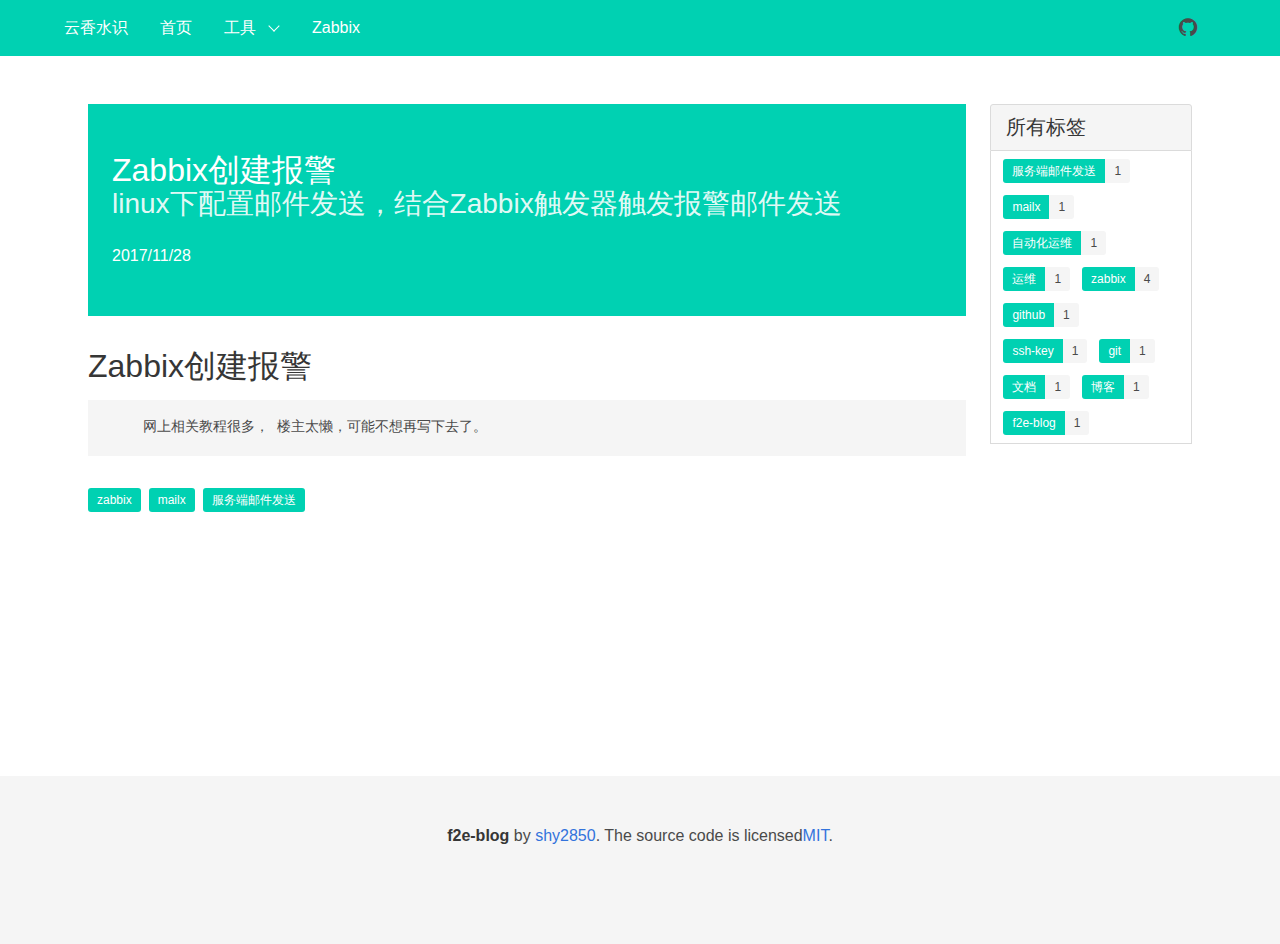
==== zabbix/create-alert/index.html @ 2b4730a5 "update" ====
<!DOCTYPE html>
<html lang="en">
<head>
    <meta charset="UTF-8">
    <meta name="viewport" content="width=device-width, initial-scale=1.0">
    <meta http-equiv="X-UA-Compatible" content="ie=edge">
    <meta name="keywords" content="zabbix,mailx,服务端邮件发送">
    <meta name="description" content="linux下配置邮件发送，结合Zabbix触发器触发报警邮件发送">
    <link rel="stylesheet" href="/static/all.css">
    <title>Zabbix创建报警</title>
</head>
<body>
    <div><div class="navbar is-primary"><div class="container"><div class="navbar-brand"><a class="navbar-item" href="/#/">云香水识</a><div class="navbar-burger burger" data-target="navbar-toggle-menu"><span></span><span></span><span></span></div></div><div id="navbar-toggle-menu" class="navbar-menu"><div class="navbar-start"><a class="navbar-item" href="/#/">首页</a><div class="navbar-item has-dropdown is-hoverable"><a class="navbar-link" href="/#undefined">工具</a><div class="navbar-dropdown"><a class="navbar-item" href="/#/utils/git/">git</a><a class="navbar-item" href="/#/utils/f2e-blog/">f2e-blog</a></div></div><a class="navbar-item" href="/#/zabbix/">Zabbix</a></div><div class="navbar-end"><div class="navbar-item"><div class="field is-grouped"><a class="navbar-item is-hidden-desktop-only" href="https://github.com/shy2850" target="_blank"><span class="icon" style="" title="github"><i class="fa fa-lg fa-github"></i></span></a></div></div></div></div></div></div><div class="section container" style="min-height:80vh"><div class="columns"><div class="column is-four-fifths"><div class="content"><section class="hero is-primary"><div class="hero-body"><h1 class="title">Zabbix创建报警</h1><h2 class="subtitle">linux下配置邮件发送，结合Zabbix触发器触发报警邮件发送</h2><p>2017/11/28</p></div></section><h1 id="zabbix-">Zabbix创建报警</h1>
<pre><code>    网上相关教程很多， 楼主太懒，可能不想再写下去了。
</code></pre><div class=" tags"><a href="/#@zabbix" class="tag is-primary">zabbix</a><a href="/#@mailx" class="tag is-primary">mailx</a><a href="/#@服务端邮件发送" class="tag is-primary">服务端邮件发送</a></div></div></div><div class="column panel"><p class="panel-heading">所有标签</p><div class="panel-block"><div class="field is-grouped is-grouped-multiline"><div class=" control"><a href="/#@服务端邮件发送" class="tags has-addons"><span class="tag is-primary">服务端邮件发送</span><span class="tag">1</span></a></div><div class=" control"><a href="/#@mailx" class="tags has-addons"><span class="tag is-primary">mailx</span><span class="tag">1</span></a></div><div class=" control"><a href="/#@自动化运维" class="tags has-addons"><span class="tag is-primary">自动化运维</span><span class="tag">1</span></a></div><div class=" control"><a href="/#@运维" class="tags has-addons"><span class="tag is-primary">运维</span><span class="tag">1</span></a></div><div class=" control"><a href="/#@zabbix" class="tags has-addons"><span class="tag is-primary">zabbix</span><span class="tag">4</span></a></div><div class=" control"><a href="/#@github" class="tags has-addons"><span class="tag is-primary">github</span><span class="tag">1</span></a></div><div class=" control"><a href="/#@ssh-key" class="tags has-addons"><span class="tag is-primary">ssh-key</span><span class="tag">1</span></a></div><div class=" control"><a href="/#@git" class="tags has-addons"><span class="tag is-primary">git</span><span class="tag">1</span></a></div><div class=" control"><a href="/#@文档" class="tags has-addons"><span class="tag is-primary">文档</span><span class="tag">1</span></a></div><div class=" control"><a href="/#@博客" class="tags has-addons"><span class="tag is-primary">博客</span><span class="tag">1</span></a></div><div class=" control"><a href="/#@f2e-blog" class="tags has-addons"><span class="tag is-primary">f2e-blog</span><span class="tag">1</span></a></div></div></div></div></div></div><footer class="footer"><div class="container"><div class="content has-text-centered"><p><strong>f2e-blog</strong> by <a href="https://github.com/shy2850">shy2850</a>. The source code is licensed<a href="http://opensource.org/licenses/mit-license.php">MIT</a>.</p></div></div></footer></div>
<script src="/static/main.js"></script>
</body>
</html>
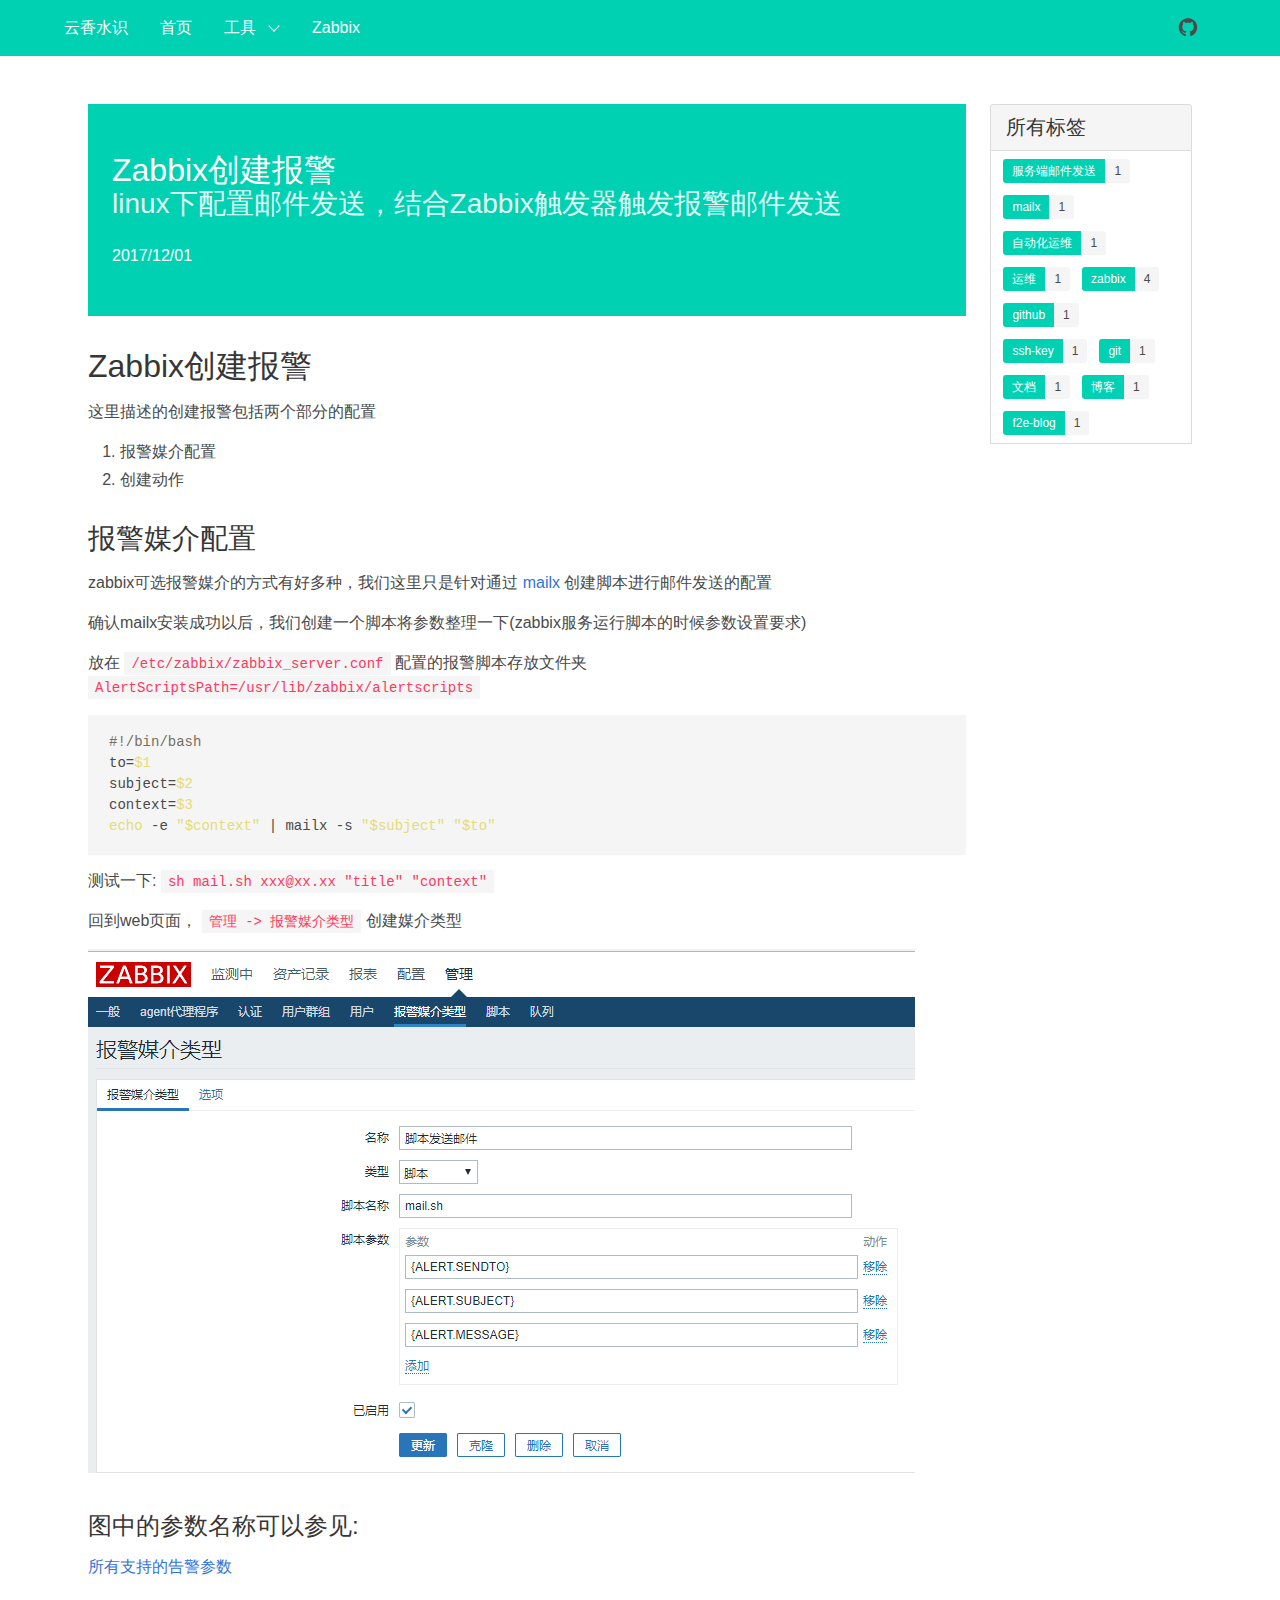
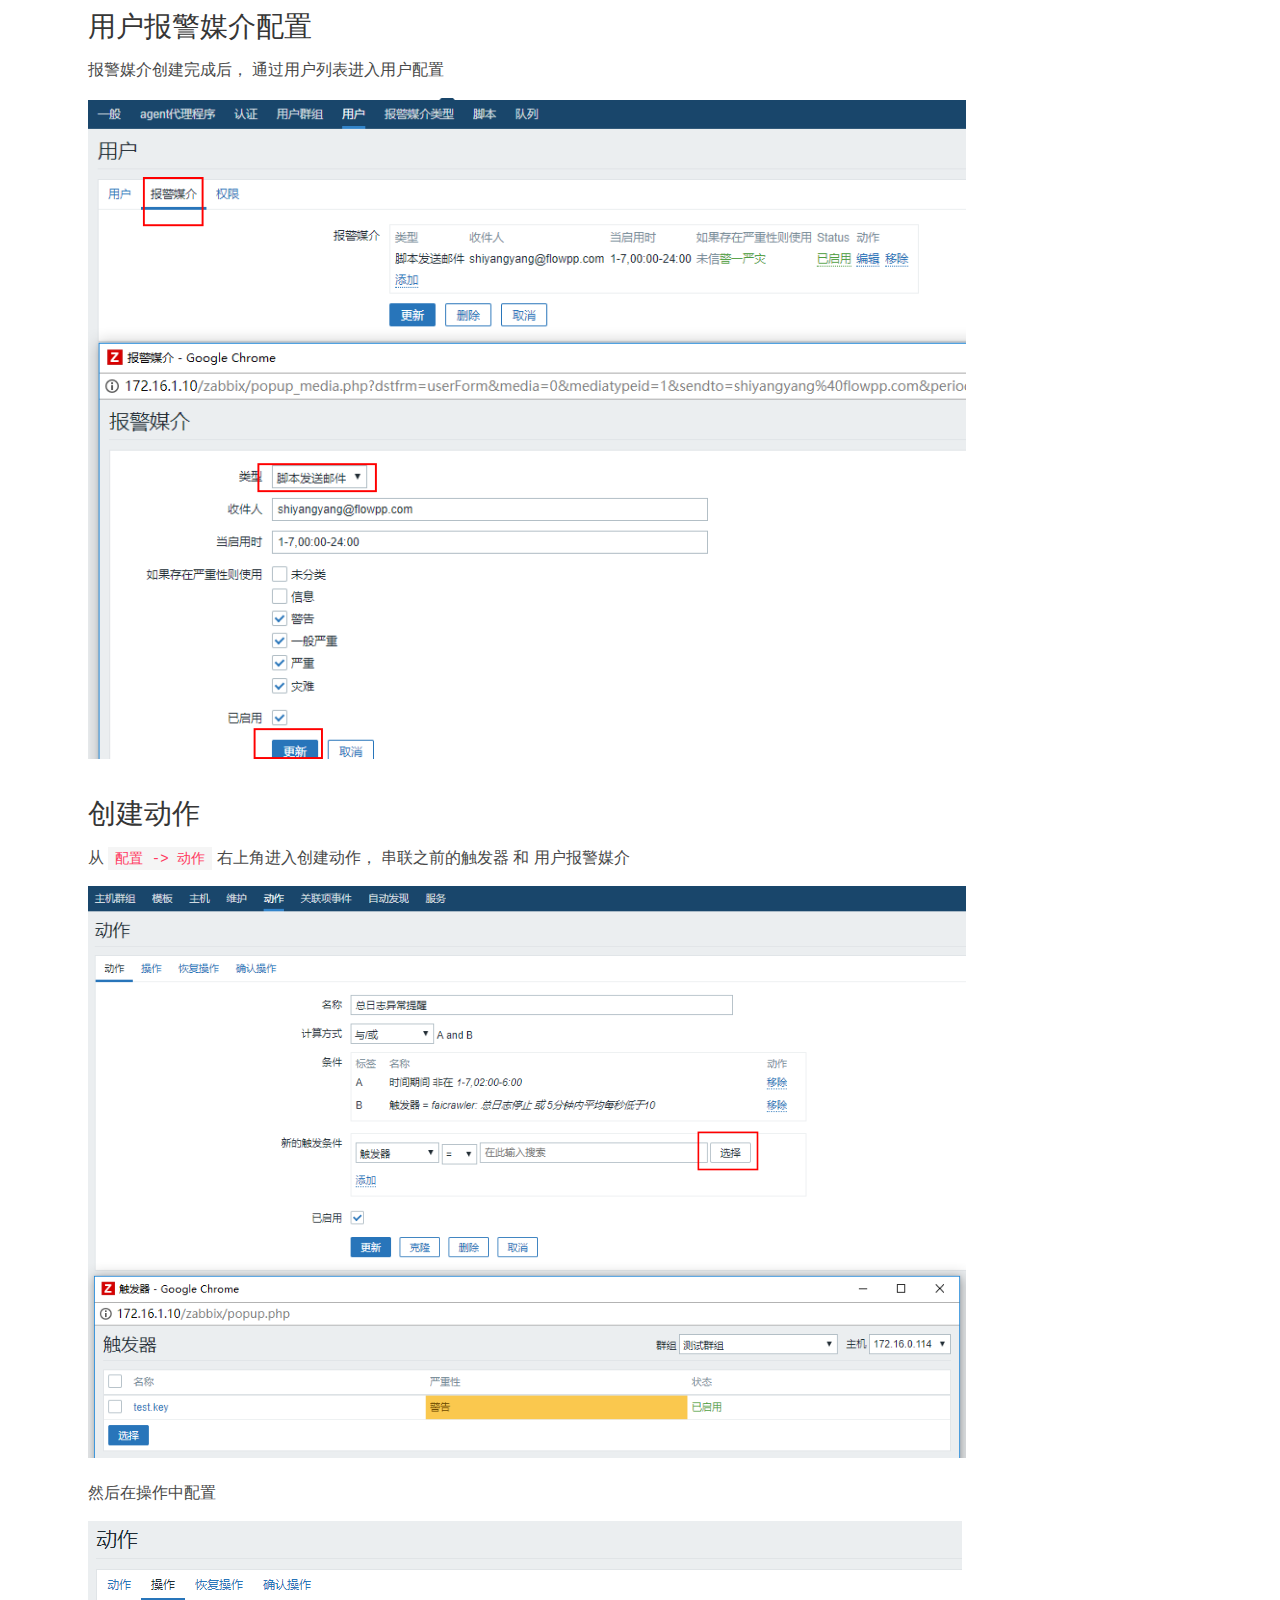
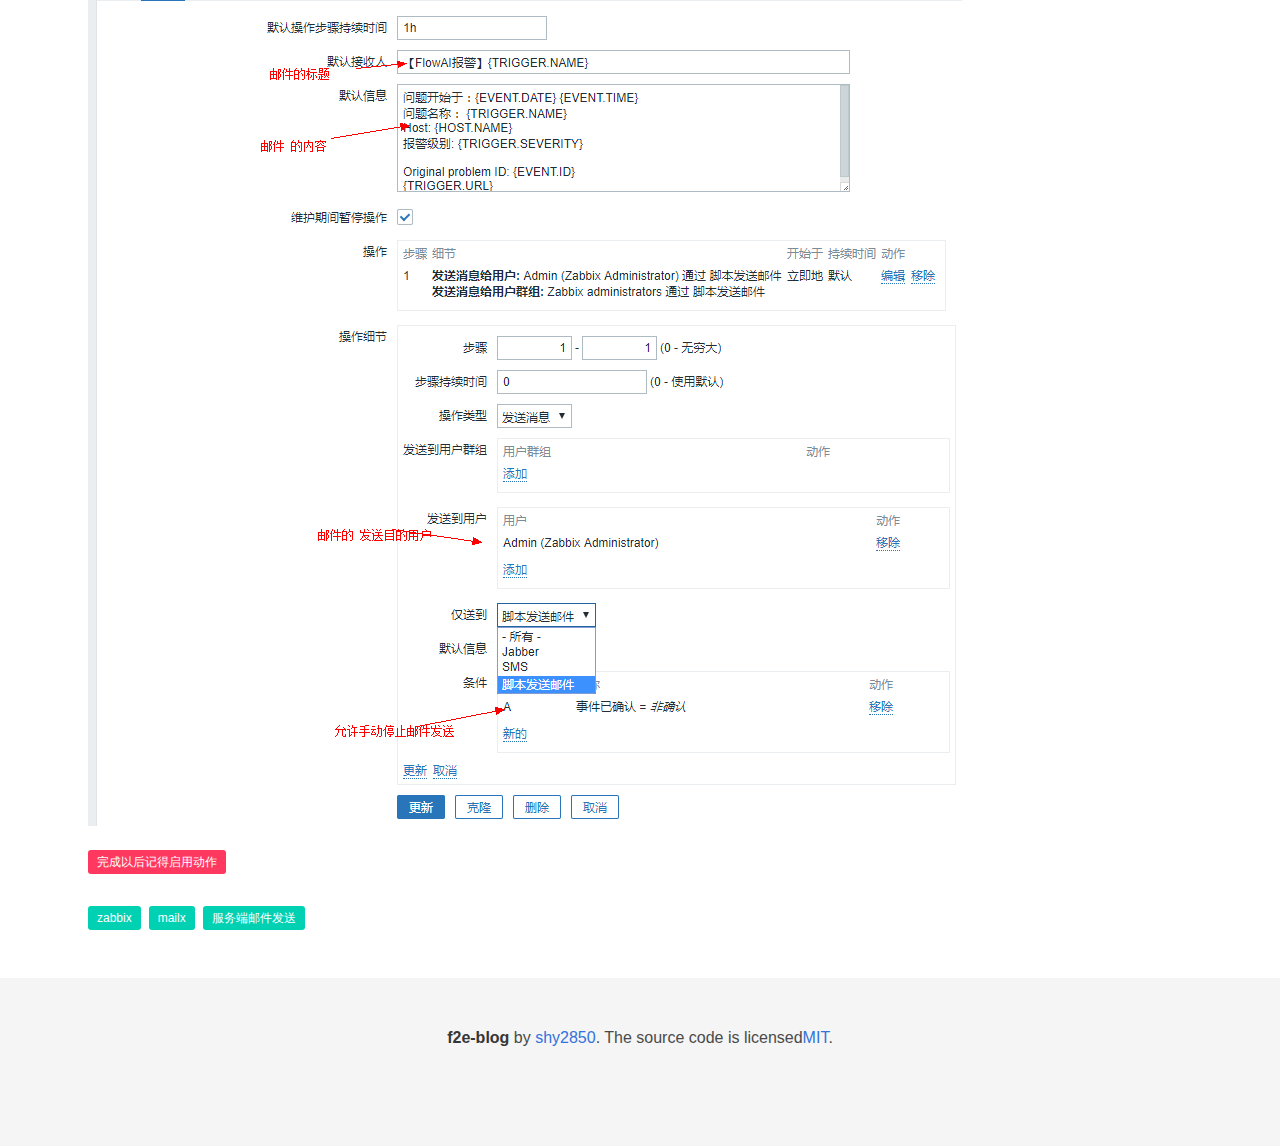
==== commit 73071152: "update" ====
--- a/zabbix/create-alert/index.html
+++ b/zabbix/create-alert/index.html
@@ -10,9 +10,37 @@
     <title>Zabbix创建报警</title>
 </head>
 <body>
-    <div><div class="navbar is-primary"><div class="container"><div class="navbar-brand"><a class="navbar-item" href="/#/">云香水识</a><div class="navbar-burger burger" data-target="navbar-toggle-menu"><span></span><span></span><span></span></div></div><div id="navbar-toggle-menu" class="navbar-menu"><div class="navbar-start"><a class="navbar-item" href="/#/">首页</a><div class="navbar-item has-dropdown is-hoverable"><a class="navbar-link" href="/#undefined">工具</a><div class="navbar-dropdown"><a class="navbar-item" href="/#/utils/git/">git</a><a class="navbar-item" href="/#/utils/f2e-blog/">f2e-blog</a></div></div><a class="navbar-item" href="/#/zabbix/">Zabbix</a></div><div class="navbar-end"><div class="navbar-item"><div class="field is-grouped"><a class="navbar-item is-hidden-desktop-only" href="https://github.com/shy2850" target="_blank"><span class="icon" style="" title="github"><i class="fa fa-lg fa-github"></i></span></a></div></div></div></div></div></div><div class="section container" style="min-height:80vh"><div class="columns"><div class="column is-four-fifths"><div class="content"><section class="hero is-primary"><div class="hero-body"><h1 class="title">Zabbix创建报警</h1><h2 class="subtitle">linux下配置邮件发送，结合Zabbix触发器触发报警邮件发送</h2><p>2017/11/28</p></div></section><h1 id="zabbix-">Zabbix创建报警</h1>
-<pre><code>    网上相关教程很多， 楼主太懒，可能不想再写下去了。
-</code></pre><div class=" tags"><a href="/#@zabbix" class="tag is-primary">zabbix</a><a href="/#@mailx" class="tag is-primary">mailx</a><a href="/#@服务端邮件发送" class="tag is-primary">服务端邮件发送</a></div></div></div><div class="column panel"><p class="panel-heading">所有标签</p><div class="panel-block"><div class="field is-grouped is-grouped-multiline"><div class=" control"><a href="/#@服务端邮件发送" class="tags has-addons"><span class="tag is-primary">服务端邮件发送</span><span class="tag">1</span></a></div><div class=" control"><a href="/#@mailx" class="tags has-addons"><span class="tag is-primary">mailx</span><span class="tag">1</span></a></div><div class=" control"><a href="/#@自动化运维" class="tags has-addons"><span class="tag is-primary">自动化运维</span><span class="tag">1</span></a></div><div class=" control"><a href="/#@运维" class="tags has-addons"><span class="tag is-primary">运维</span><span class="tag">1</span></a></div><div class=" control"><a href="/#@zabbix" class="tags has-addons"><span class="tag is-primary">zabbix</span><span class="tag">4</span></a></div><div class=" control"><a href="/#@github" class="tags has-addons"><span class="tag is-primary">github</span><span class="tag">1</span></a></div><div class=" control"><a href="/#@ssh-key" class="tags has-addons"><span class="tag is-primary">ssh-key</span><span class="tag">1</span></a></div><div class=" control"><a href="/#@git" class="tags has-addons"><span class="tag is-primary">git</span><span class="tag">1</span></a></div><div class=" control"><a href="/#@文档" class="tags has-addons"><span class="tag is-primary">文档</span><span class="tag">1</span></a></div><div class=" control"><a href="/#@博客" class="tags has-addons"><span class="tag is-primary">博客</span><span class="tag">1</span></a></div><div class=" control"><a href="/#@f2e-blog" class="tags has-addons"><span class="tag is-primary">f2e-blog</span><span class="tag">1</span></a></div></div></div></div></div></div><footer class="footer"><div class="container"><div class="content has-text-centered"><p><strong>f2e-blog</strong> by <a href="https://github.com/shy2850">shy2850</a>. The source code is licensed<a href="http://opensource.org/licenses/mit-license.php">MIT</a>.</p></div></div></footer></div>
+    <div><div class="navbar is-primary"><div class="container"><div class="navbar-brand"><a class="navbar-item" href="/#/">云香水识</a><div class="navbar-burger burger" data-target="navbar-toggle-menu"><span></span><span></span><span></span></div></div><div id="navbar-toggle-menu" class="navbar-menu"><div class="navbar-start"><a class="navbar-item" href="/#/">首页</a><div class="navbar-item has-dropdown is-hoverable"><a class="navbar-link" href="/#undefined">工具</a><div class="navbar-dropdown"><a class="navbar-item" href="/#/utils/git/">git</a><a class="navbar-item" href="/#/utils/f2e-blog/">f2e-blog</a></div></div><a class="navbar-item" href="/#/zabbix/">Zabbix</a></div><div class="navbar-end"><div class="navbar-item"><div class="field is-grouped"><a class="navbar-item is-hidden-desktop-only" href="https://github.com/shy2850" target="_blank"><span class="icon" style="" title="github"><i class="fa fa-lg fa-github"></i></span></a></div></div></div></div></div></div><div class="section container" style="min-height:80vh"><div class="columns"><div class="column is-four-fifths"><div class="content"><section class="hero is-primary"><div class="hero-body"><h1 class="title">Zabbix创建报警</h1><h2 class="subtitle">linux下配置邮件发送，结合Zabbix触发器触发报警邮件发送</h2><p>2017/12/01</p></div></section><h1 id="zabbix-">Zabbix创建报警</h1>
+<p>这里描述的创建报警包括两个部分的配置</p>
+<ol>
+<li>报警媒介配置</li>
+<li>创建动作</li>
+</ol>
+<h2 id="-">报警媒介配置</h2>
+<p>zabbix可选报警媒介的方式有好多种，我们这里只是针对通过 <a href="https://stackoverflow.com/search?q=mailx">mailx</a> 创建脚本进行邮件发送的配置</p>
+<p>确认mailx安装成功以后，我们创建一个脚本将参数整理一下(zabbix服务运行脚本的时候参数设置要求)</p>
+<p>放在 <code>/etc/zabbix/zabbix_server.conf</code> 配置的报警脚本存放文件夹 <code>AlertScriptsPath=/usr/lib/zabbix/alertscripts</code></p>
+<pre><code class="lang-shell"><span class="hljs-meta">#!/bin/bash</span>
+to=<span class="hljs-variable">$1</span>
+subject=<span class="hljs-variable">$2</span>
+context=<span class="hljs-variable">$3</span>
+<span class="hljs-built_in">echo</span> -e <span class="hljs-string">"<span class="hljs-variable">$context</span>"</span> | mailx -s <span class="hljs-string">"<span class="hljs-variable">$subject</span>"</span> <span class="hljs-string">"<span class="hljs-variable">$to</span>"</span>
+</code></pre>
+<p>测试一下: <code>sh mail.sh xxx@xx.xx &quot;title&quot; &quot;context&quot;</code></p>
+<p>回到web页面， <code>管理 -&gt; 报警媒介类型</code> 创建媒介类型</p>
+<p><img src="../img/alert-create.png" alt="创建媒介类型"></p>
+<h3 id="-">图中的参数名称可以参见:</h3>
+<p><a href="https://www.zabbix.com/documentation/3.4/zh/manual/api/reference/alert/object">所有支持的告警参数</a></p>
+<h2 id="-">用户报警媒介配置</h2>
+<p>报警媒介创建完成后， 通过用户列表进入用户配置</p>
+<p><img src="../img/alert-to-user.png" alt="用户媒介配置"></p>
+<h2 id="-">创建动作</h2>
+<p>从 <code>配置 -&gt; 动作</code> 右上角进入创建动作， 串联之前的触发器 和 用户报警媒介</p>
+<p><img src="../img/action-create.png" alt="创建动作"></p>
+<p>然后在操作中配置</p>
+<p><img src="../img/action-alert-create.png" alt="创建操作"></p>
+<div class="tag is-danger">完成以后记得启用动作</div>
+<div class=" tags"><a href="/#@zabbix" class="tag is-primary">zabbix</a><a href="/#@mailx" class="tag is-primary">mailx</a><a href="/#@服务端邮件发送" class="tag is-primary">服务端邮件发送</a></div></div></div><div class="column panel"><p class="panel-heading">所有标签</p><div class="panel-block"><div class="field is-grouped is-grouped-multiline"><div class=" control"><a href="/#@服务端邮件发送" class="tags has-addons"><span class="tag is-primary">服务端邮件发送</span><span class="tag">1</span></a></div><div class=" control"><a href="/#@mailx" class="tags has-addons"><span class="tag is-primary">mailx</span><span class="tag">1</span></a></div><div class=" control"><a href="/#@自动化运维" class="tags has-addons"><span class="tag is-primary">自动化运维</span><span class="tag">1</span></a></div><div class=" control"><a href="/#@运维" class="tags has-addons"><span class="tag is-primary">运维</span><span class="tag">1</span></a></div><div class=" control"><a href="/#@zabbix" class="tags has-addons"><span class="tag is-primary">zabbix</span><span class="tag">4</span></a></div><div class=" control"><a href="/#@github" class="tags has-addons"><span class="tag is-primary">github</span><span class="tag">1</span></a></div><div class=" control"><a href="/#@ssh-key" class="tags has-addons"><span class="tag is-primary">ssh-key</span><span class="tag">1</span></a></div><div class=" control"><a href="/#@git" class="tags has-addons"><span class="tag is-primary">git</span><span class="tag">1</span></a></div><div class=" control"><a href="/#@文档" class="tags has-addons"><span class="tag is-primary">文档</span><span class="tag">1</span></a></div><div class=" control"><a href="/#@博客" class="tags has-addons"><span class="tag is-primary">博客</span><span class="tag">1</span></a></div><div class=" control"><a href="/#@f2e-blog" class="tags has-addons"><span class="tag is-primary">f2e-blog</span><span class="tag">1</span></a></div></div></div></div></div></div><footer class="footer"><div class="container"><div class="content has-text-centered"><p><strong>f2e-blog</strong> by <a href="https://github.com/shy2850">shy2850</a>. The source code is licensed<a href="http://opensource.org/licenses/mit-license.php">MIT</a>.</p></div></div></footer></div>
 <script src="/static/main.js"></script>
 </body>
 </html>
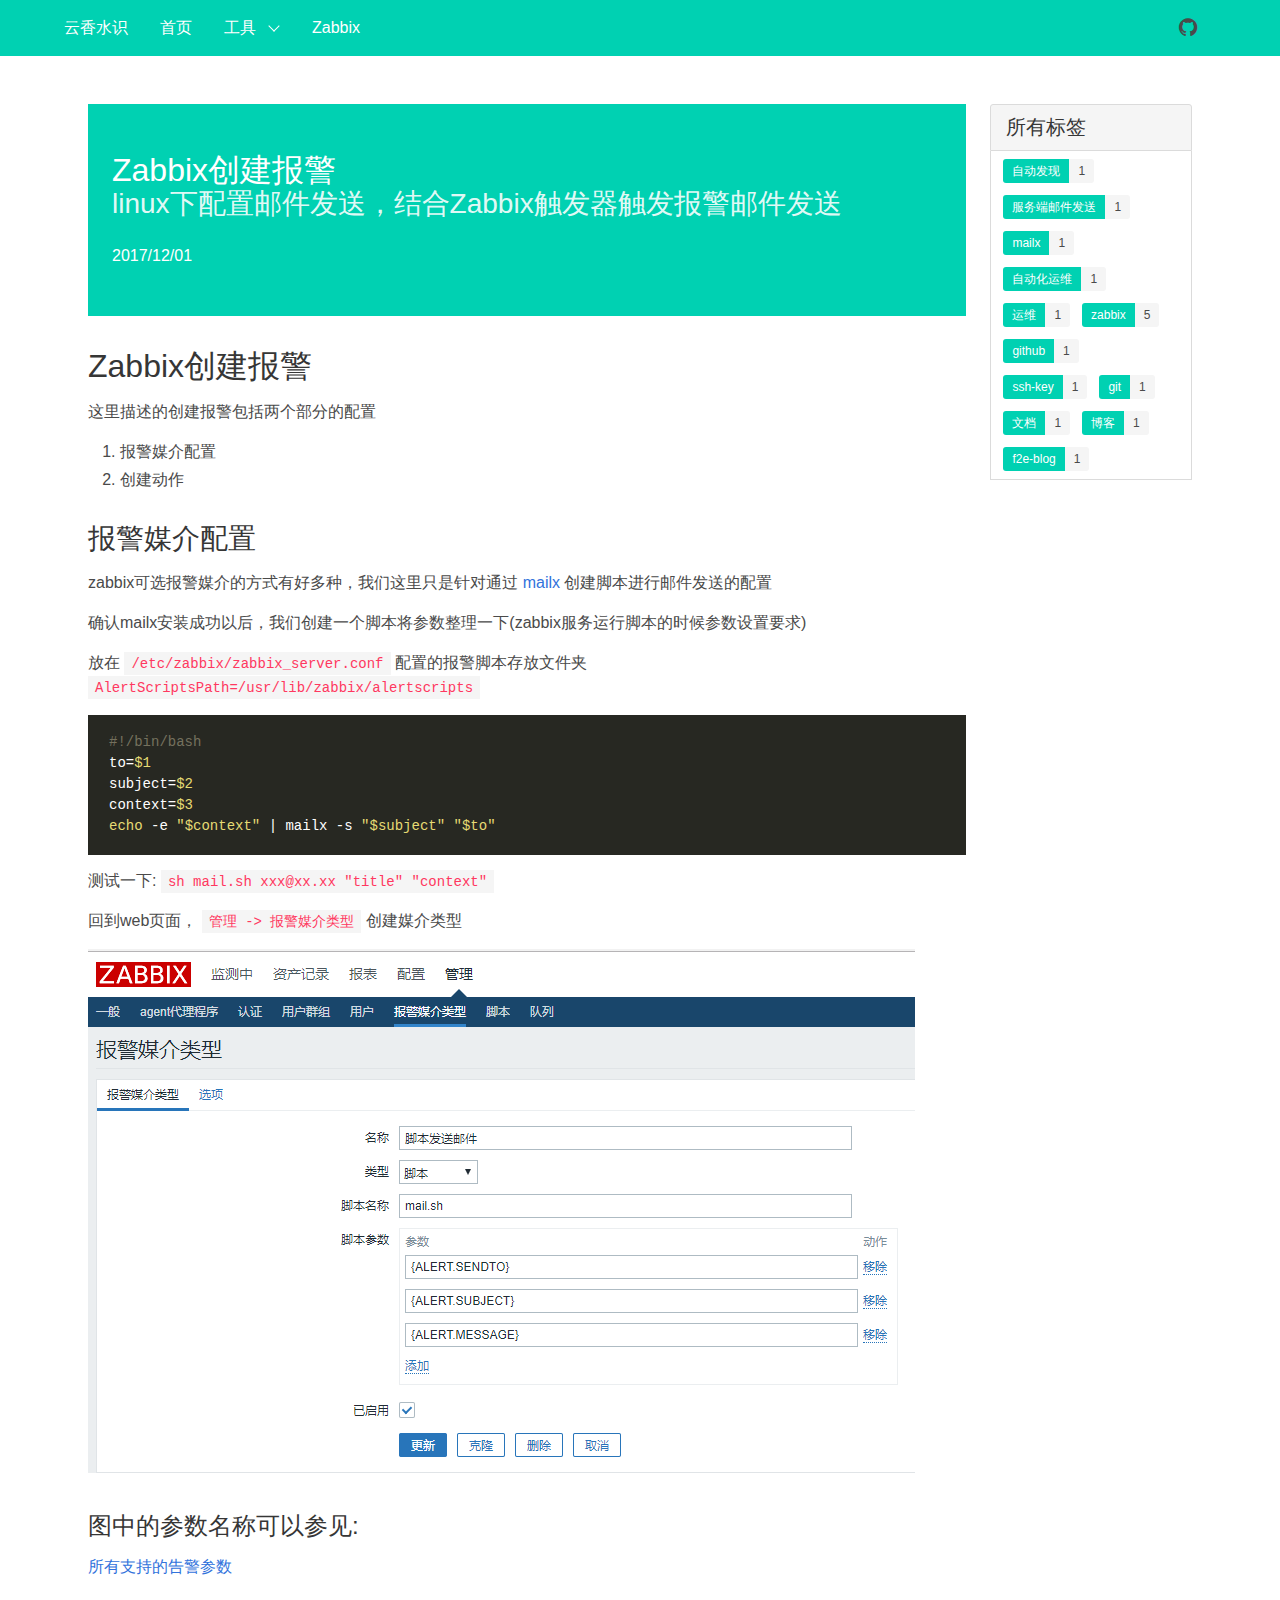
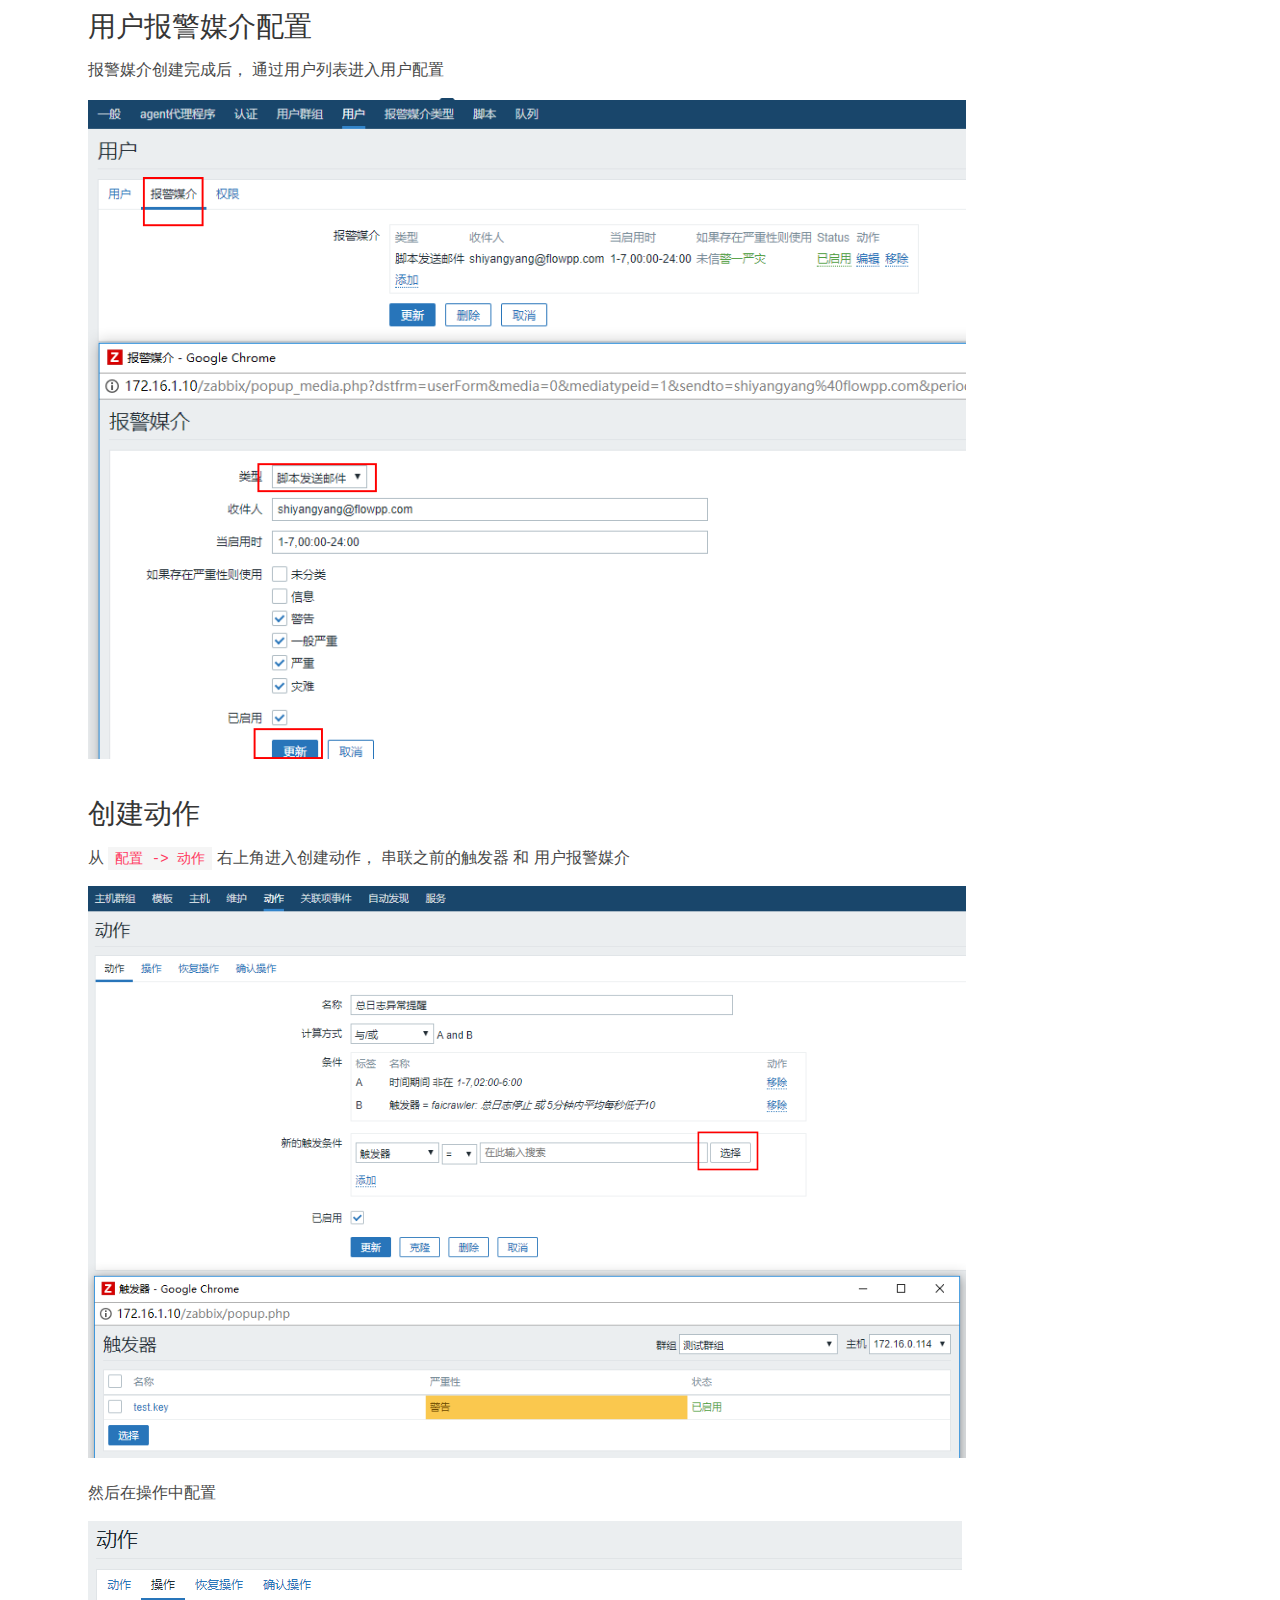
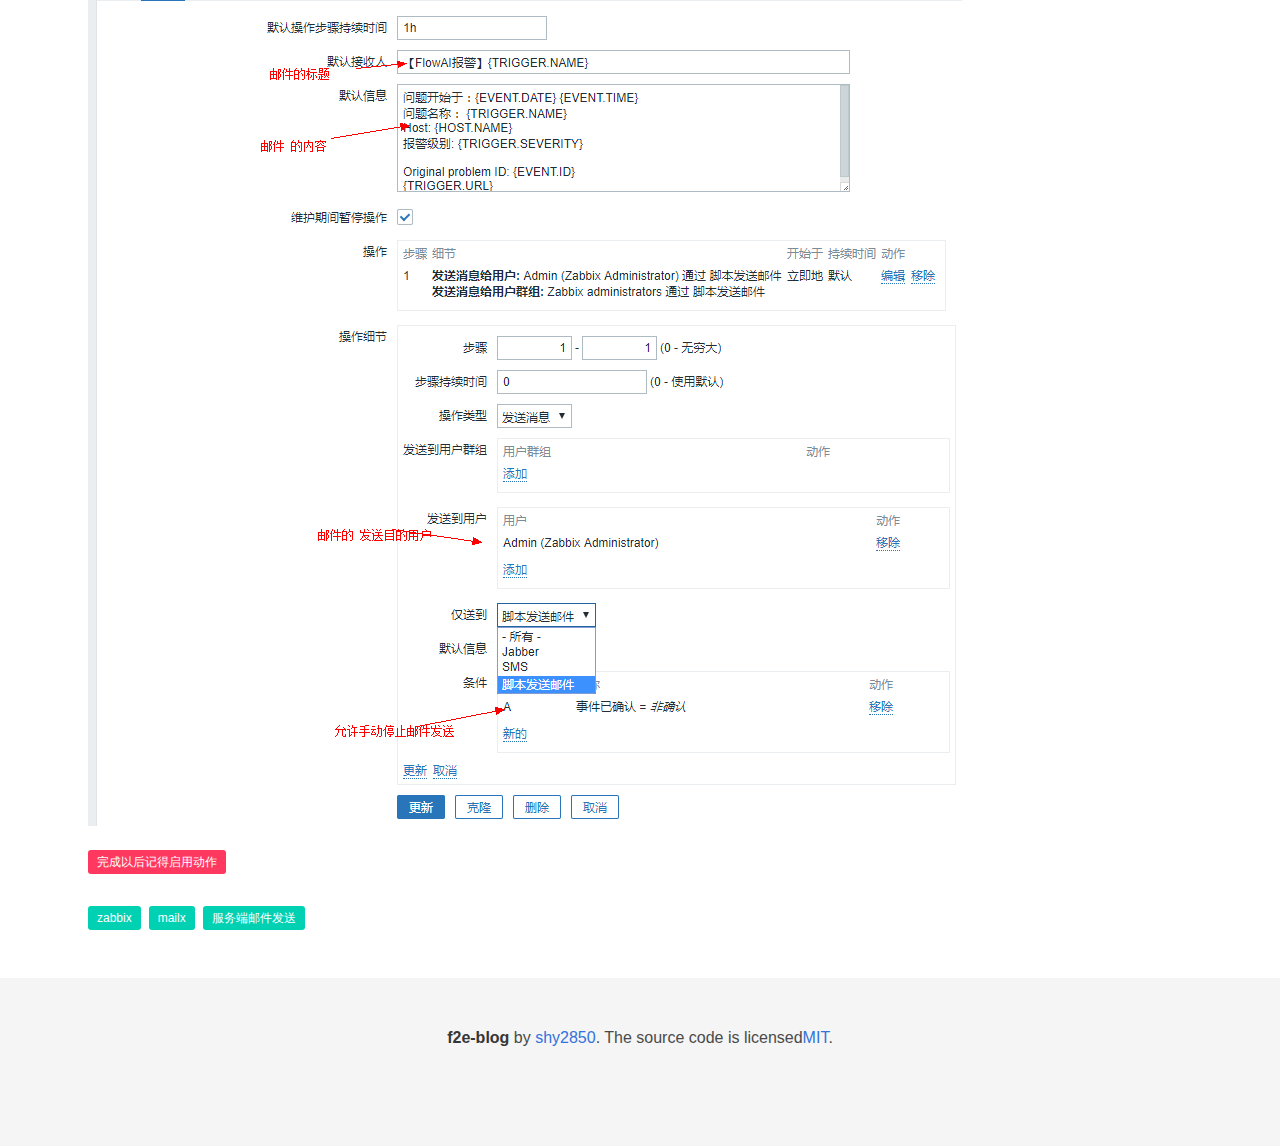
==== commit 4cf2046a: "update" ====
--- a/zabbix/create-alert/index.html
+++ b/zabbix/create-alert/index.html
@@ -40,7 +40,7 @@
 <p>然后在操作中配置</p>
 <p><img src="../img/action-alert-create.png" alt="创建操作"></p>
 <div class="tag is-danger">完成以后记得启用动作</div>
-<div class=" tags"><a href="/#@zabbix" class="tag is-primary">zabbix</a><a href="/#@mailx" class="tag is-primary">mailx</a><a href="/#@服务端邮件发送" class="tag is-primary">服务端邮件发送</a></div></div></div><div class="column panel"><p class="panel-heading">所有标签</p><div class="panel-block"><div class="field is-grouped is-grouped-multiline"><div class=" control"><a href="/#@服务端邮件发送" class="tags has-addons"><span class="tag is-primary">服务端邮件发送</span><span class="tag">1</span></a></div><div class=" control"><a href="/#@mailx" class="tags has-addons"><span class="tag is-primary">mailx</span><span class="tag">1</span></a></div><div class=" control"><a href="/#@自动化运维" class="tags has-addons"><span class="tag is-primary">自动化运维</span><span class="tag">1</span></a></div><div class=" control"><a href="/#@运维" class="tags has-addons"><span class="tag is-primary">运维</span><span class="tag">1</span></a></div><div class=" control"><a href="/#@zabbix" class="tags has-addons"><span class="tag is-primary">zabbix</span><span class="tag">4</span></a></div><div class=" control"><a href="/#@github" class="tags has-addons"><span class="tag is-primary">github</span><span class="tag">1</span></a></div><div class=" control"><a href="/#@ssh-key" class="tags has-addons"><span class="tag is-primary">ssh-key</span><span class="tag">1</span></a></div><div class=" control"><a href="/#@git" class="tags has-addons"><span class="tag is-primary">git</span><span class="tag">1</span></a></div><div class=" control"><a href="/#@文档" class="tags has-addons"><span class="tag is-primary">文档</span><span class="tag">1</span></a></div><div class=" control"><a href="/#@博客" class="tags has-addons"><span class="tag is-primary">博客</span><span class="tag">1</span></a></div><div class=" control"><a href="/#@f2e-blog" class="tags has-addons"><span class="tag is-primary">f2e-blog</span><span class="tag">1</span></a></div></div></div></div></div></div><footer class="footer"><div class="container"><div class="content has-text-centered"><p><strong>f2e-blog</strong> by <a href="https://github.com/shy2850">shy2850</a>. The source code is licensed<a href="http://opensource.org/licenses/mit-license.php">MIT</a>.</p></div></div></footer></div>
+<div class=" tags"><a href="/#@zabbix" class="tag is-primary">zabbix</a><a href="/#@mailx" class="tag is-primary">mailx</a><a href="/#@服务端邮件发送" class="tag is-primary">服务端邮件发送</a></div></div></div><div class="column panel"><p class="panel-heading">所有标签</p><div class="panel-block"><div class="field is-grouped is-grouped-multiline"><div class=" control"><a href="/#@自动发现" class="tags has-addons"><span class="tag is-primary">自动发现</span><span class="tag">1</span></a></div><div class=" control"><a href="/#@服务端邮件发送" class="tags has-addons"><span class="tag is-primary">服务端邮件发送</span><span class="tag">1</span></a></div><div class=" control"><a href="/#@mailx" class="tags has-addons"><span class="tag is-primary">mailx</span><span class="tag">1</span></a></div><div class=" control"><a href="/#@自动化运维" class="tags has-addons"><span class="tag is-primary">自动化运维</span><span class="tag">1</span></a></div><div class=" control"><a href="/#@运维" class="tags has-addons"><span class="tag is-primary">运维</span><span class="tag">1</span></a></div><div class=" control"><a href="/#@zabbix" class="tags has-addons"><span class="tag is-primary">zabbix</span><span class="tag">5</span></a></div><div class=" control"><a href="/#@github" class="tags has-addons"><span class="tag is-primary">github</span><span class="tag">1</span></a></div><div class=" control"><a href="/#@ssh-key" class="tags has-addons"><span class="tag is-primary">ssh-key</span><span class="tag">1</span></a></div><div class=" control"><a href="/#@git" class="tags has-addons"><span class="tag is-primary">git</span><span class="tag">1</span></a></div><div class=" control"><a href="/#@文档" class="tags has-addons"><span class="tag is-primary">文档</span><span class="tag">1</span></a></div><div class=" control"><a href="/#@博客" class="tags has-addons"><span class="tag is-primary">博客</span><span class="tag">1</span></a></div><div class=" control"><a href="/#@f2e-blog" class="tags has-addons"><span class="tag is-primary">f2e-blog</span><span class="tag">1</span></a></div></div></div></div></div></div><footer class="footer"><div class="container"><div class="content has-text-centered"><p><strong>f2e-blog</strong> by <a href="https://github.com/shy2850">shy2850</a>. The source code is licensed<a href="http://opensource.org/licenses/mit-license.php">MIT</a>.</p></div></div></footer></div>
 <script src="/static/main.js"></script>
 </body>
 </html>
